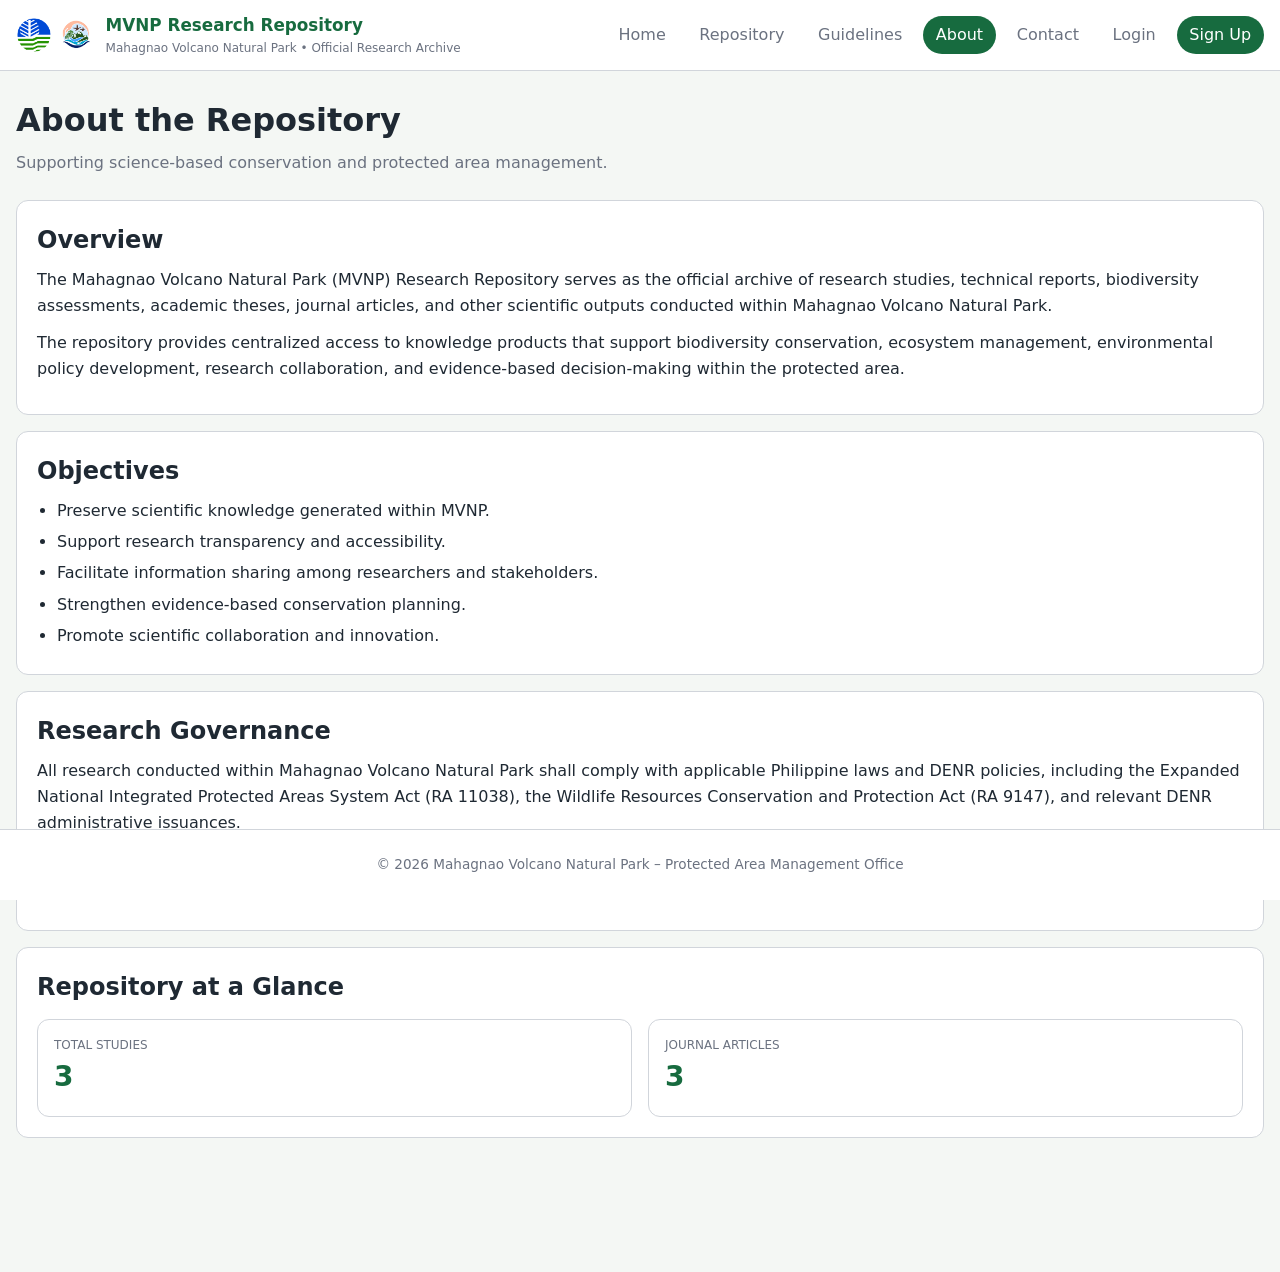
==== about.html @ 3acd457f "Add files via upload" ====
<!DOCTYPE html>
<html lang="en">
<head>
<meta charset="UTF-8">
<meta name="viewport" content="width=device-width, initial-scale=1.0">
<title>About &mdash; MVNP Research Repository</title>
<link rel="stylesheet" href="style.css">
</head>
<body>

<header>
  <div class="nav">
    <div class="nav-left">
      <div class="nav-logos">
        <img src="assets/denr-logo.png" alt="DENR Logo">
        <img src="assets/mvnp-logo.png" alt="MVNP Logo">
      </div>
      <div>
        <div class="nav-title">MVNP Research Repository</div>
        <div class="nav-sub">Mahagnao Volcano Natural Park&nbsp;&bull;&nbsp;Official Research Archive</div>
      </div>
    </div>
    <nav class="nav-links">
      <a href="index.html" data-page="index.html">Home</a>
      <a href="repository.html" data-page="repository.html">Repository</a>
      <a href="assets/mvnp-research-guidelines.pdf" target="_blank">Guidelines</a>
      <a href="about.html" data-page="about.html" class="active">About</a>
      <a href="contact.html" data-page="contact.html">Contact</a>
    </nav>
  </div>
</header>

<main>

<h1 class="page-title">About the Repository</h1>
<p class="page-subtitle">Supporting science-based conservation and protected area management.</p>

<div class="content-card">
  <h2>Overview</h2>
  <p>
    The Mahagnao Volcano Natural Park (MVNP) Research Repository serves as the official archive
    of research studies, technical reports, biodiversity assessments, academic theses, journal
    articles, and other scientific outputs conducted within Mahagnao Volcano Natural Park.
  </p>
  <p>
    The repository provides centralized access to knowledge products that support biodiversity
    conservation, ecosystem management, environmental policy development, research collaboration,
    and evidence-based decision-making within the protected area.
  </p>
</div>

<div class="content-card">
  <h2>Objectives</h2>
  <ul>
    <li>Preserve scientific knowledge generated within MVNP.</li>
    <li>Support research transparency and accessibility.</li>
    <li>Facilitate information sharing among researchers and stakeholders.</li>
    <li>Strengthen evidence-based conservation planning.</li>
    <li>Promote scientific collaboration and innovation.</li>
  </ul>
</div>

<div class="content-card">
  <h2>Research Governance</h2>
  <p>
    All research conducted within Mahagnao Volcano Natural Park shall comply with applicable
    Philippine laws and DENR policies, including the Expanded National Integrated Protected Areas
    System Act (RA 11038), the Wildlife Resources Conservation and Protection Act (RA 9147), and
    relevant DENR administrative issuances.
  </p>
  <p>
    Research proposals are reviewed under the MVNP Research Guidelines and corresponding
    procedures established by the Protected Area Management Board (PAMB) and Protected Area
    Management Office (PAMO).
  </p>
</div>

<div class="content-card">
  <h2>Repository at a Glance</h2>
  <div class="cards" id="glance-cards" style="margin-top:.75rem;"></div>
</div>

</main>

<footer>
  <p>&copy; 2026 Mahagnao Volcano Natural Park &ndash; Protected Area Management Office</p>
</footer>

<script src="auth.js"></script>
<script src="data.js"></script>
<script src="main.js"></script>
<script>
  var totalStudies = STUDIES.length;
  var journalArticles = STUDIES.filter(function (s) { return s.study_type === 'Journal Article'; }).length;
  document.getElementById('glance-cards').innerHTML =
    '<div class="card"><div class="card-label">Total Studies</div><div class="card-value">' + totalStudies + '</div></div>' +
    '<div class="card"><div class="card-label">Journal Articles</div><div class="card-value">' + journalArticles + '</div></div>';
</script>
</body>
</html>
---- style.css ----
/* ── Variables ── */
:root {
  --bg:            #f4f7f4;
  --card:          #ffffff;
  --primary:       #176b3f;
  --primary-light: #e0f1e7;
  --text:          #1f2933;
  --muted:         #6b7280;
  --border:        #d1d5db;
}

/* ── Reset ── */
*, *::before, *::after { margin:0; padding:0; box-sizing:border-box; }

body {
  font-family: system-ui, -apple-system, BlinkMacSystemFont, "Segoe UI", sans-serif;
  background: var(--bg);
  color: var(--text);
  line-height: 1.6;
}

/* ── Emblem background (login / signup) ── */
.emblem-bg {
  background-color: var(--bg);
  background-image:
    linear-gradient(rgba(244,247,244,.55), rgba(244,247,244,.55)),
    url('[data-uri]');
  background-size: cover, cover;
  background-position: center, center;
  background-repeat: no-repeat, no-repeat;
  background-attachment: fixed, fixed;
  min-height: 100vh;
}

@media (max-width: 768px) {
  .emblem-bg {
    background-attachment: scroll;
  }
}

/* ── Header / Nav ── */
header {
  background: white;
  border-bottom: 1px solid var(--border);
  position: sticky;
  top: 0;
  z-index: 100;
}

.nav {
  max-width: min(1440px, 100%);
  width: 100%;
  margin: auto;
  padding: .75rem 1rem;
  display: flex;
  justify-content: space-between;
  align-items: center;
  gap: 1rem;
  flex-wrap: wrap;
}

.nav-left {
  display: flex;
  align-items: center;
  gap: .75rem;
}

.nav-logos {
  display: flex;
  align-items: center;
  gap: .35rem;
}

.nav-logos img {
  width: 36px;
  height: 36px;
  object-fit: contain;
}

.nav-title {
  color: var(--primary);
  font-weight: 700;
  font-size: 1.05rem;
}

.nav-sub {
  color: var(--muted);
  font-size: .75rem;
}

.nav-links {
  display: flex;
  gap: .5rem;
  flex-wrap: wrap;
}

.nav-links a {
  text-decoration: none;
  color: var(--muted);
  padding: .4rem .8rem;
  border-radius: 999px;
  transition: .2s;
}

.nav-links a:hover {
  background: var(--primary-light);
  color: var(--primary);
}

.nav-links .active {
  background: var(--primary);
  color: white !important;
}

/* ── Main Content ── */
main {
  max-width: min(1440px, 100%);
  width: 100%;
  margin: auto;
  padding: 1.5rem 1rem 3rem;
}

/* ── Page titles ── */
.page-title {
  font-size: 2rem;
  margin-bottom: .25rem;
}

.page-subtitle {
  color: var(--muted);
  margin-bottom: 1.5rem;
}

/* ── Hero ── */
.hero {
  background: linear-gradient(135deg, var(--primary-light), #ffffff);
  border-radius: 12px;
  padding: 2rem;
  display: grid;
  grid-template-columns: 2fr 1fr;
  gap: 2rem;
  margin-bottom: 2rem;
}

.hero h1 {
  font-size: 2rem;
  margin-bottom: .75rem;
}

.hero p {
  color: var(--muted);
}

.hero-buttons {
  margin-top: 1rem;
  display: flex;
  gap: .75rem;
  flex-wrap: wrap;
}

.hero-note {
  border-left: 4px solid var(--primary);
  padding-left: 1rem;
  color: var(--muted);
  font-size: .9rem;
}

/* ── Buttons ── */
.btn {
  display: inline-flex;
  align-items: center;
  justify-content: center;
  text-decoration: none;
  padding: .55rem .9rem;
  border-radius: 8px;
  border: 1px solid var(--primary);
  transition: .2s;
  font-size: .9rem;
  min-width: 90px;
  white-space: nowrap;
  cursor: pointer;
}

.btn-sm {
  min-width: 75px;
  padding: .4rem .75rem;
  font-size: .85rem;
  white-space: nowrap;
}

.btn-primary {
  background: var(--primary);
  color: white;
}

.btn-primary:hover { opacity: .9; }

.btn-secondary {
  color: var(--primary);
  background: white;
}

.btn-secondary:hover {
  background: var(--primary);
  color: white;
}

/* ── Section titles ── */
.section-title {
  font-size: 1.2rem;
  font-weight: 600;
  margin: 2rem 0 1rem;
}

/* ── Notice banner (replaces login/admin features) ── */
.notice-banner {
  background: #dbeafe;
  border: 1px solid #93c5fd;
  color: #1e40af;
  border-radius: 12px;
  padding: 1rem 1.2rem;
  margin-bottom: 1.5rem;
  font-size: .9rem;
}

/* ── Stat Cards ── */
.cards {
  display: grid;
  grid-template-columns: repeat(auto-fit, minmax(220px, 1fr));
  gap: 1rem;
}

.card {
  background: white;
  border: 1px solid var(--border);
  border-radius: 12px;
  padding: 1rem;
}

.card-label {
  font-size: .75rem;
  text-transform: uppercase;
  color: var(--muted);
}

.card-value {
  font-size: 1.75rem;
  font-weight: 700;
  color: var(--primary);
}

.card-sub {
  color: var(--muted);
  font-size: .85rem;
}

/* ── Content cards ── */
.content-card {
  background: white;
  border: 1px solid var(--border);
  border-radius: 12px;
  padding: 1.25rem;
  margin-bottom: 1rem;
}

.content-card h2 { margin-bottom: .5rem; }
.content-card p { margin-bottom: .75rem; }
.content-card ul { padding-left: 1.25rem; }
.content-card li { margin-bottom: .35rem; }

/* ── Latest / featured grid ── */
.latest-grid {
  display: grid;
  grid-template-columns: repeat(auto-fill, minmax(320px, 1fr));
  gap: 1rem;
}

.study-card {
  display: flex;
  flex-direction: column;
  justify-content: space-between;
  background: white;
  border: 1px solid var(--border);
  border-radius: 12px;
  padding: 1.25rem;
}

.study-card > .btn {
  margin-top: 1rem;
  align-self: flex-start;
}

.study-title {
  font-weight: 600;
  margin-bottom: .35rem;
  line-height: 1.4;
}

.study-meta {
  color: var(--muted);
  font-size: .85rem;
  margin-bottom: .5rem;
}

/* ── Filters ── */
.filters {
  display: flex;
  flex-wrap: wrap;
  gap: .75rem;
  margin-bottom: 1.5rem;
}

.filters input,
.filters select {
  padding: .7rem;
  border: 1px solid var(--border);
  border-radius: 8px;
  min-width: 130px;
  max-width: 260px;
  flex: 1 1 150px;
  background: white;
  font-size: .95rem;
  box-sizing: border-box;
}

.filters input:focus,
.filters select:focus {
  outline: none;
  border-color: var(--primary);
  box-shadow: 0 0 0 3px rgba(23,107,63,.12);
}

/* ── Repository layout ── */
.repository-shell {
  max-width: 1280px;
  margin: 0 auto;
}

.repository-intro {
  margin-bottom: 1rem;
}

.repository-table-wrap {
  width: 100%;
  max-width: 1180px;
  margin: 0 auto;
  border-radius: 16px;
  box-shadow: 0 10px 24px rgba(15, 23, 42, .06);
}

.table-container {
  background: white;
  border: 1px solid var(--border);
  border-radius: 12px;
  overflow-x: auto;
  padding: .25rem;
}

table {
  width: 100%;
  border-collapse: collapse;
}

thead { background: #e5f3eb; }
thead th { background: #e5f3eb; }

th, td {
  padding: .45rem .55rem;
  text-align: left;
  border-bottom: 1px solid var(--border);
  word-break: break-word;
  white-space: normal;
}

th { font-size: .8rem; }
td { font-size: .88rem; }

tbody tr:last-child td { border-bottom: none; }
tbody tr:hover { background: #f9fafb; }

/* ── Tags ── */
.tag {
  display: inline-block;
  padding: .25rem .5rem;
  border-radius: 6px;
  background: var(--primary-light);
  color: var(--primary);
  font-size: .78rem;
  white-space: normal;
  word-break: normal;
  line-height: 1.4;
}

/* ── Viewer ── */
.viewer-header {
  background: white;
  border: 1px solid var(--border);
  border-radius: 12px;
  padding: 1.5rem;
  margin-bottom: 1rem;
}

.viewer-header h1 { margin-bottom: .5rem; font-size: 1.5rem; }

.viewer-meta {
  display: flex;
  gap: 1rem;
  flex-wrap: wrap;
  margin-top: .5rem;
  color: var(--muted);
  font-size: .9rem;
}

.viewer-actions {
  display: flex;
  gap: .75rem;
  margin-top: 1rem;
  flex-wrap: wrap;
}

.pdf-container {
  background: white;
  border: 1px solid var(--border);
  border-radius: 12px;
  overflow: hidden;
}

#pdfFrame {
  width: 100%;
  height: 900px;
  border: none;
}

/* ── Footer ── */
footer {
  position: fixed;
  left: 0;
  bottom: 0;
  width: 100%;
  background: white;
  border-top: 1px solid var(--border);
  text-align: center;
  padding: 1.5rem;
  color: var(--muted);
  font-size: .85rem;
  z-index: 150;
}

body {
  padding-bottom: 70px;
}

/* ── Empty state ── */
.empty-row td {
  text-align: center;
  padding: 2rem;
  color: var(--muted);
}

/* ── Mobile ── */
@media (max-width: 768px) {
  .hero { grid-template-columns: 1fr; }
  .nav { flex-direction: column; align-items: flex-start; }
  .filters { flex-direction: column; }
  .filters input, .filters select { width: 100%; min-width: unset; }
  #pdfFrame { height: 650px; }
}

/* ============================================================================
   Auth / Account UI (login, signup, nav account menu, profile drawer)
   ============================================================================ */

.nav-guest-links { display: inline-flex; align-items: center; gap: .5rem; }
.nav-guest-links a {
  text-decoration: none;
  color: var(--muted);
  padding: .4rem .8rem;
  border-radius: 999px;
  transition: .2s;
}
.nav-guest-links a:hover { background: var(--primary-light); color: var(--primary); }
.nav-guest-links .nav-signup-btn {
  background: var(--primary);
  color: #fff !important;
}
.nav-guest-links .nav-signup-btn:hover { opacity: .9; }

.nav-account { position: relative; display: inline-flex; align-items: center; }

.nav-burger {
  display: inline-flex;
  flex-direction: column;
  justify-content: center;
  align-items: center;
  width: 42px;
  height: 42px;
  padding: 0;
  border: 1px solid var(--border);
  border-radius: 50%;
  background: white;
  cursor: pointer;
  box-shadow: 0 4px 12px rgba(31, 41, 51, .08);
  transition: transform .15s ease, border-color .15s ease, box-shadow .15s ease;
}
.nav-burger:hover, .nav-burger:focus {
  transform: translateY(-1px);
  border-color: rgba(23, 107, 63, .35);
  box-shadow: 0 6px 16px rgba(31, 41, 51, .14);
  outline: none;
}
.nav-burger span { display: block; width: 20px; height: 2px; background: var(--text); border-radius: 999px; margin: 3px 0; }

.nav-burger-menu {
  position: absolute;
  right: 0;
  top: calc(100% + 0.75rem);
  min-width: 180px;
  background: white;
  border: 1px solid var(--border);
  border-radius: 14px;
  box-shadow: 0 18px 40px rgba(31, 41, 51, .12);
  opacity: 0;
  visibility: hidden;
  transform: translateY(-10px);
  transition: opacity .2s ease, transform .2s ease, visibility .2s ease;
  z-index: 200;
}
.nav-burger-menu.open { opacity: 1; visibility: visible; transform: translateY(0); }
.nav-burger-menu a { display: block; padding: .85rem 1rem; color: var(--text); text-decoration: none; border-bottom: 1px solid var(--border); }
.nav-burger-menu a:last-child { border-bottom: none; }
.nav-burger-menu a:hover { background: var(--primary-light); color: var(--primary); }

/* Auth cards (login / signup) */
.auth-card { background: white; border: 1px solid var(--border); border-radius: 16px; padding: 2rem; max-width: 460px; margin: 3rem auto; box-shadow: 0 18px 40px rgba(31, 41, 51, .12); }
.auth-card h1 { margin-bottom: .5rem; text-align: center; }
.auth-card p { color: var(--muted); margin-bottom: 1.5rem; text-align: center; }
.auth-form { display: grid; gap: 1.25rem; }
.auth-form label { display: block; font-size: .95rem; color: var(--text); }
.auth-form input { width: 100%; padding: .85rem 1rem; border: 1px solid var(--border); border-radius: 12px; font-size: 1rem; margin-top: .35rem; background: white; }
.auth-form select, .auth-form textarea { width: 100%; padding: .85rem 1rem; border: 1px solid var(--border); border-radius: 12px; font-size: 1rem; margin-top: .35rem; background: white; font-family: inherit; }
.auth-form textarea { resize: vertical; }
.auth-form input[type="file"] { padding: .5rem; }
.auth-form input[type="checkbox"] { width: auto; }
.checkbox-label { display: flex !important; align-items: center; gap: .5rem; font-size: .95rem; }
.password-wrapper { position: relative; display: flex; align-items: center; }
.password-wrapper input { width: 100%; padding-right: 3rem !important; }
.password-toggle { position: absolute; right: .75rem; background: none; border: none; cursor: pointer; padding: 0; color: var(--muted); display: flex; align-items: center; transition: color .15s ease; }
.password-toggle:hover { color: var(--text); }
.eye-icon { display: inline-block; pointer-events: none; }
.form-errors { color: #991b1b; font-size: .85rem; margin-top: .35rem; }

/* Flash messages */
.flash-messages { display: block; margin-bottom: 1.25rem; }
.flash {
  display: block;
  width: auto;
  margin: 0 0 .75rem;
  background: #fee2e2;
  border: 1px solid #fca5a5;
  color: #991b1b;
  border-radius: 12px;
  padding: 1rem 1.2rem;
  cursor: pointer;
}
.flash.success { background: #d1fae5; border-color: #6ee7b7; color: #064e3b; }
.flash.error { background: #fee2e2; border-color: #fca5a5; color: #991b1b; }
.flash.info { background: #dbeafe; border-color: #93c5fd; color: #1e40af; }

/* Profile drawer */
.profile-overlay {
  position: fixed; inset: 0; background: rgba(0,0,0,.45); z-index: 9000;
  opacity: 0; visibility: hidden; transition: opacity .25s ease, visibility .25s ease;
}
.profile-overlay.open { opacity: 1; visibility: visible; }
.profile-drawer {
  position: absolute; top: 0; right: 0; width: min(420px, 100vw); height: 100%;
  background: #fff; box-shadow: -8px 0 40px rgba(0,0,0,.15); display: flex; flex-direction: column;
  transform: translateX(100%); transition: transform .3s cubic-bezier(.4,0,.2,1); overflow-y: auto;
}
.profile-overlay.open .profile-drawer { transform: translateX(0); }
.profile-drawer-header { display: flex; align-items: center; gap: .9rem; padding: 1.5rem 1.25rem 1rem; border-bottom: 1px solid var(--border); position: relative; }
.profile-avatar { width: 48px; height: 48px; border-radius: 50%; background: var(--primary); color: #fff; font-size: 1.3rem; font-weight: 700; display: flex; align-items: center; justify-content: center; flex-shrink: 0; }
.profile-drawer-name { font-weight: 700; font-size: 1rem; color: var(--text); }
.profile-drawer-role { font-size: .75rem; color: #fff; background: var(--primary); border-radius: 999px; padding: .15rem .55rem; display: inline-block; margin-top: .2rem; }
.profile-close { position: absolute; top: 1rem; right: 1rem; background: none; border: none; font-size: 1.5rem; line-height: 1; color: var(--muted); cursor: pointer; width: 32px; height: 32px; border-radius: 50%; display: flex; align-items: center; justify-content: center; transition: background .15s; }
.profile-close:hover { background: var(--primary-light); color: var(--primary); }
.profile-tabs { display: flex; border-bottom: 2px solid var(--border); padding: 0 1.25rem; gap: .25rem; }
.profile-tab { background: none; border: none; padding: .85rem .75rem; font-size: .875rem; font-weight: 500; color: var(--muted); cursor: pointer; border-bottom: 2px solid transparent; margin-bottom: -2px; transition: color .15s, border-color .15s; }
.profile-tab:hover { color: var(--primary); }
.profile-tab.active { color: var(--primary); border-bottom-color: var(--primary); font-weight: 600; }
.profile-tab-content { display: none; padding: 1.5rem 1.25rem; }
.profile-tab-content.active { display: block; }
.profile-form { display: flex; flex-direction: column; gap: 1rem; }
.pf-row { display: grid; grid-template-columns: 1fr 1fr; gap: .75rem; }
.pf-field { display: flex; flex-direction: column; gap: .35rem; }
.pf-field label { font-size: .8rem; font-weight: 600; color: var(--text); text-transform: uppercase; letter-spacing: .04em; }
.pf-field input { padding: .6rem .8rem; border: 1px solid var(--border); border-radius: 8px; font-size: .9rem; color: var(--text); background: #fff; transition: border-color .15s, box-shadow .15s; width: 100%; }
.pf-field input:focus { outline: none; border-color: var(--primary); box-shadow: 0 0 0 3px rgba(23,107,63,.12); }
.pf-field input:disabled { background: var(--bg); color: var(--muted); cursor: not-allowed; }
.pf-readonly .pf-hint { font-size: .75rem; color: var(--muted); margin-top: .1rem; }
.pf-btn-primary { margin-top: .5rem; padding: .7rem 1.5rem; background: var(--primary); color: #fff; border: none; border-radius: 8px; font-size: .9rem; font-weight: 600; cursor: pointer; transition: background .15s, transform .1s; }
.pf-btn-primary:hover { background: #145c35; transform: translateY(-1px); }
.pf-btn-primary:active { transform: translateY(0); }
@media (max-width: 480px) { .pf-row { grid-template-columns: 1fr; } }

/* Dashboard tables (applications / accounts) */
.stat-pills { display: flex; gap: .75rem; flex-wrap: wrap; margin-bottom: 1.25rem; }
.stat-pill { background: white; border: 1px solid var(--border); border-radius: 12px; padding: .75rem 1.1rem; }
.stat-pill .num { font-size: 1.3rem; font-weight: 700; color: var(--primary); }
.stat-pill .lbl { font-size: .8rem; color: var(--muted); }
.status-badge { display: inline-block; padding: .2rem .6rem; border-radius: 999px; font-size: .78rem; font-weight: 600; }
.status-badge.Pending { background: #fef3c7; color: #92400e; }
.status-badge.Approved { background: #d1fae5; color: #065f46; }
.status-badge.Declined { background: #fee2e2; color: #991b1b; }
.empty-state { text-align: center; padding: 3rem 1rem; color: var(--muted); }
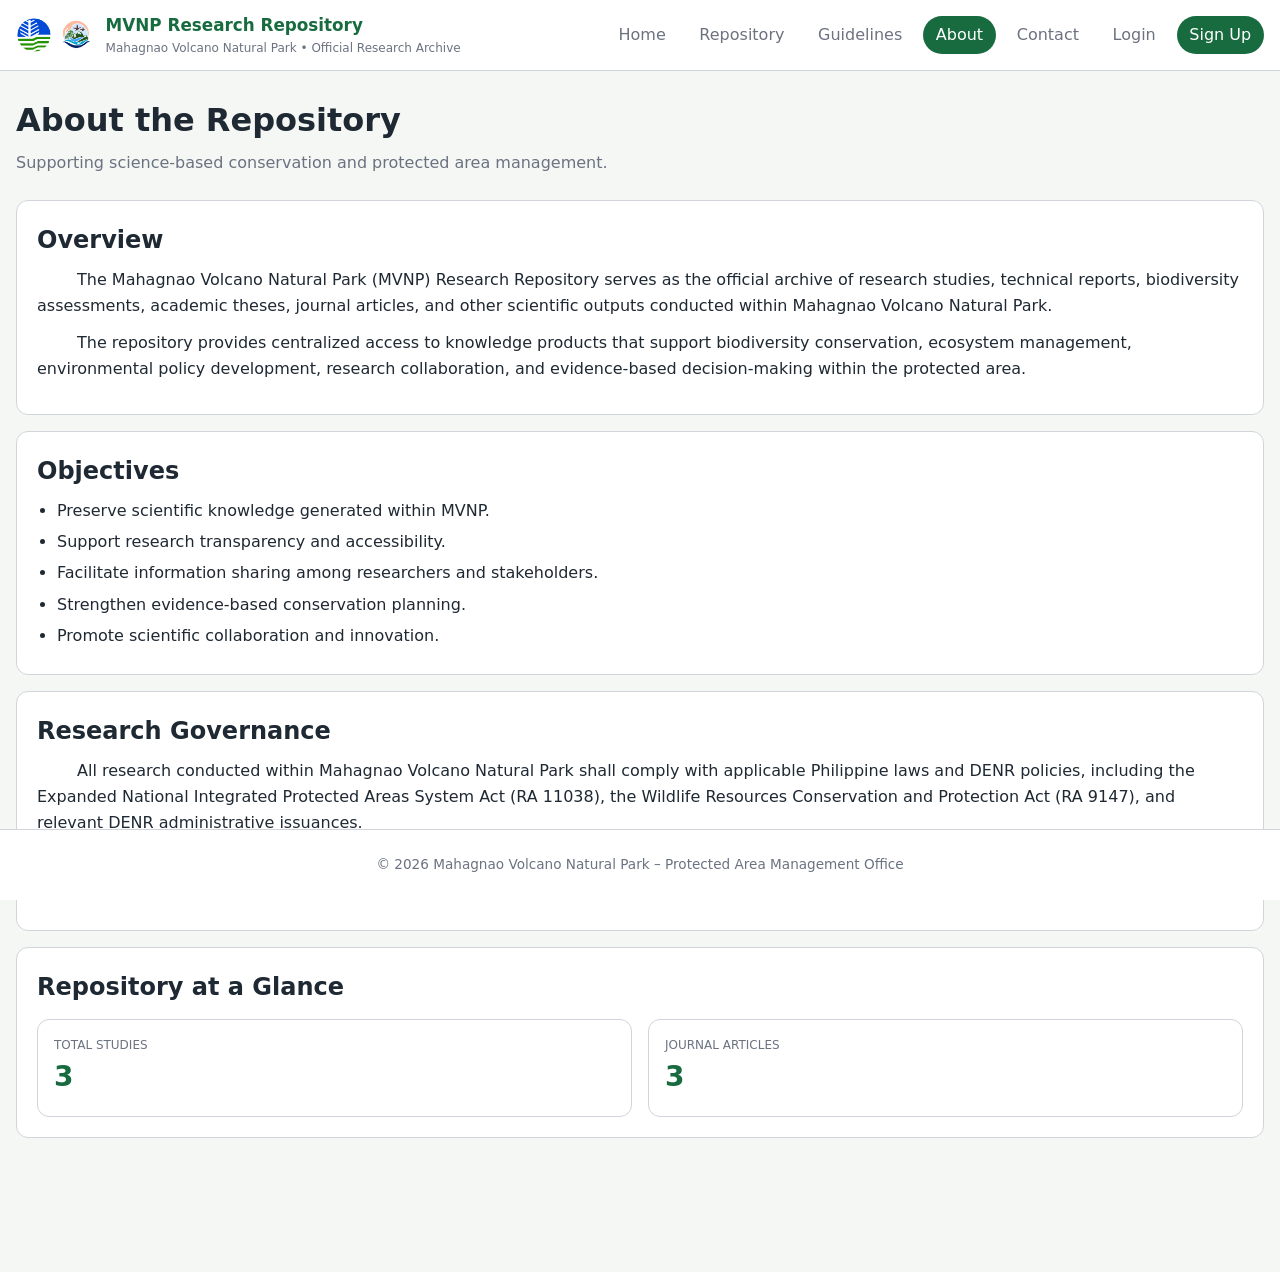
==== commit 7118e097: "Update about.html" ====
--- a/about.html
+++ b/about.html
@@ -37,12 +37,12 @@
 
 <div class="content-card">
   <h2>Overview</h2>
-  <p>
+  <p style = "text-indent: 40px;">
     The Mahagnao Volcano Natural Park (MVNP) Research Repository serves as the official archive
     of research studies, technical reports, biodiversity assessments, academic theses, journal
     articles, and other scientific outputs conducted within Mahagnao Volcano Natural Park.
   </p>
-  <p>
+  <p style = "text-indent: 40px;">
     The repository provides centralized access to knowledge products that support biodiversity
     conservation, ecosystem management, environmental policy development, research collaboration,
     and evidence-based decision-making within the protected area.
@@ -62,13 +62,13 @@
 
 <div class="content-card">
   <h2>Research Governance</h2>
-  <p>
+  <p style = "text-indent: 40px;">
     All research conducted within Mahagnao Volcano Natural Park shall comply with applicable
     Philippine laws and DENR policies, including the Expanded National Integrated Protected Areas
     System Act (RA 11038), the Wildlife Resources Conservation and Protection Act (RA 9147), and
     relevant DENR administrative issuances.
   </p>
-  <p>
+  <p style = "text-indent: 40px;">
     Research proposals are reviewed under the MVNP Research Guidelines and corresponding
     procedures established by the Protected Area Management Board (PAMB) and Protected Area
     Management Office (PAMO).
